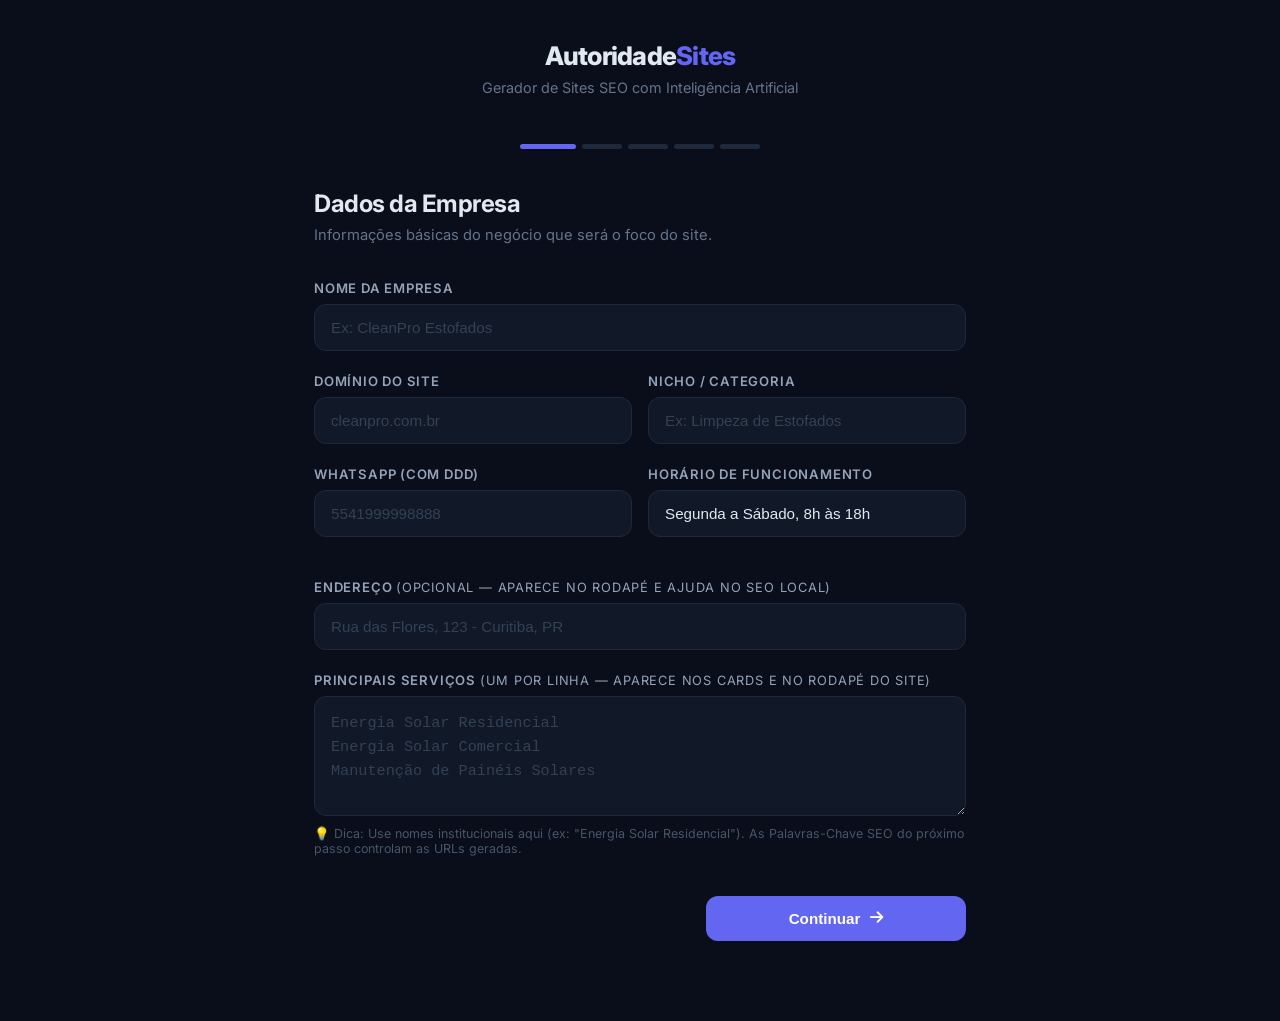
==== frontend/index.html @ 21a59d36 "feat: decouple visual label from SEO keyword in footer and home services - Add _resolve_display_name" ====
<!DOCTYPE html>
<html lang="pt-BR">

<head>
    <meta charset="UTF-8">
    <meta name="viewport" content="width=device-width, initial-scale=1.0">
    <title>Autoridade Sites — Gerador SEO com IA</title>
    <link rel="preconnect" href="https://fonts.googleapis.com">
    <link href="https://fonts.googleapis.com/css2?family=Inter:wght@300;400;500;600;700;800&display=swap"
        rel="stylesheet">
    <link rel="stylesheet" href="https://cdnjs.cloudflare.com/ajax/libs/font-awesome/6.5.0/css/all.min.css">
    <style>
        /* ===== RESET + BASE ===== */
        *,
        *::before,
        *::after {
            margin: 0;
            padding: 0;
            box-sizing: border-box;
        }

        body {
            font-family: 'Inter', -apple-system, sans-serif;
            background: #0a0e1a;
            color: #e2e8f0;
            min-height: 100vh;
            -webkit-font-smoothing: antialiased;
        }

        /* ===== LAYOUT ===== */
        .app {
            max-width: 700px;
            margin: 0 auto;
            padding: 40px 24px 80px;
        }

        .app-header {
            text-align: center;
            margin-bottom: 48px;
        }

        .app-logo {
            font-size: 1.6rem;
            font-weight: 800;
            letter-spacing: -0.03em;
            margin-bottom: 8px;
        }

        .app-logo span {
            color: #6366f1;
        }

        .app-tagline {
            font-size: 0.9rem;
            color: #64748b;
        }

        /* ===== STEPPER ===== */
        .stepper {
            display: flex;
            justify-content: center;
            gap: 6px;
            margin-bottom: 40px;
        }

        .step-dot {
            width: 40px;
            height: 5px;
            border-radius: 10px;
            background: #1e293b;
            transition: all 0.4s ease;
        }

        .step-dot.active {
            background: #6366f1;
            width: 56px;
        }

        .step-dot.done {
            background: #22c55e;
        }

        /* ===== FORM PANELS ===== */
        .panel {
            display: none;
            animation: fadeIn 0.4s ease;
        }

        .panel.active {
            display: block;
        }

        @keyframes fadeIn {
            from {
                opacity: 0;
                transform: translateY(16px);
            }

            to {
                opacity: 1;
                transform: translateY(0);
            }
        }

        .panel-title {
            font-size: 1.5rem;
            font-weight: 700;
            margin-bottom: 6px;
            letter-spacing: -0.02em;
        }

        .panel-desc {
            font-size: 0.92rem;
            color: #64748b;
            margin-bottom: 32px;
            line-height: 1.6;
        }

        /* ===== FORM ELEMENTS ===== */
        .field {
            margin-bottom: 22px;
        }

        .field label {
            display: block;
            font-size: 0.82rem;
            font-weight: 600;
            color: #94a3b8;
            text-transform: uppercase;
            letter-spacing: 0.06em;
            margin-bottom: 8px;
        }

        .field input,
        .field textarea,
        .field select {
            width: 100%;
            padding: 14px 16px;
            background: #111827;
            border: 1px solid #1e293b;
            border-radius: 12px;
            color: #e2e8f0;
            font-size: 0.95rem;
            transition: all 0.3s ease;
            outline: none;
        }

        .field input:focus,
        .field textarea:focus,
        .field select:focus {
            border-color: #6366f1;
            box-shadow: 0 0 0 3px rgba(99, 102, 241, 0.15);
        }

        .field input::placeholder,
        .field textarea::placeholder {
            color: #334155;
        }

        .field textarea {
            min-height: 120px;
            resize: vertical;
            line-height: 1.6;
        }

        .field-hint {
            font-size: 0.78rem;
            color: #475569;
            margin-top: 6px;
        }

        .field-row {
            display: grid;
            grid-template-columns: 1fr 1fr;
            gap: 16px;
        }

        /* Color picker */
        .color-picker-wrap {
            display: flex;
            align-items: center;
            gap: 12px;
        }

        .color-picker-wrap input[type="color"] {
            width: 52px;
            height: 52px;
            padding: 4px;
            border-radius: 12px;
            cursor: pointer;
        }

        .color-preview {
            flex: 1;
            padding: 14px 16px;
            background: #111827;
            border: 1px solid #1e293b;
            border-radius: 12px;
            font-family: 'JetBrains Mono', monospace;
            font-size: 0.95rem;
            color: #e2e8f0;
        }

        /* CSV Upload */
        .upload-zone {
            border: 2px dashed #1e293b;
            border-radius: 16px;
            padding: 36px;
            text-align: center;
            cursor: pointer;
            transition: all 0.3s ease;
            position: relative;
        }

        .upload-zone:hover,
        .upload-zone.dragover {
            border-color: #6366f1;
            background: rgba(99, 102, 241, 0.05);
        }

        .upload-zone i {
            font-size: 2rem;
            color: #334155;
            margin-bottom: 12px;
        }

        .upload-zone p {
            font-size: 0.9rem;
            color: #64748b;
        }

        .upload-zone .upload-btn {
            color: #6366f1;
            font-weight: 600;
            text-decoration: underline;
        }

        .upload-zone input[type="file"] {
            position: absolute;
            inset: 0;
            opacity: 0;
            cursor: pointer;
        }

        .upload-result {
            margin-top: 16px;
            padding: 14px 18px;
            background: rgba(34, 197, 94, 0.1);
            border: 1px solid rgba(34, 197, 94, 0.2);
            border-radius: 12px;
            font-size: 0.88rem;
            color: #4ade80;
            display: none;
        }

        .upload-result.show {
            display: flex;
            align-items: center;
            gap: 10px;
        }

        /* Tags display */
        .tags-preview {
            display: flex;
            flex-wrap: wrap;
            gap: 8px;
            margin-top: 12px;
        }

        .tag {
            padding: 6px 14px;
            background: rgba(99, 102, 241, 0.1);
            border: 1px solid rgba(99, 102, 241, 0.2);
            border-radius: 20px;
            font-size: 0.78rem;
            color: #a5b4fc;
        }

        /* ===== BUTTONS ===== */
        .btn-row {
            display: flex;
            justify-content: space-between;
            gap: 16px;
            margin-top: 40px;
        }

        .btn {
            display: inline-flex;
            align-items: center;
            justify-content: center;
            gap: 10px;
            padding: 14px 32px;
            font-size: 0.95rem;
            font-weight: 600;
            border-radius: 12px;
            border: none;
            cursor: pointer;
            transition: all 0.3s ease;
        }

        .btn-back {
            background: #1e293b;
            color: #94a3b8;
        }

        .btn-back:hover {
            background: #334155;
        }

        .btn-next {
            background: #6366f1;
            color: white;
            flex: 1;
            max-width: 260px;
        }

        .btn-next:hover {
            background: #4f46e5;
            transform: translateY(-1px);
            box-shadow: 0 4px 15px rgba(99, 102, 241, 0.3);
        }

        .btn-generate {
            background: linear-gradient(135deg, #6366f1, #8b5cf6);
            color: white;
            width: 100%;
            padding: 18px;
            font-size: 1.05rem;
        }

        .btn-generate:hover {
            transform: translateY(-2px);
            box-shadow: 0 8px 25px rgba(99, 102, 241, 0.4);
        }

        .btn:disabled {
            opacity: 0.5;
            cursor: not-allowed;
            transform: none !important;
        }

        /* ===== REVIEW PANEL ===== */
        .review-card {
            background: #111827;
            border: 1px solid #1e293b;
            border-radius: 16px;
            padding: 24px;
            margin-bottom: 16px;
        }

        .review-card h4 {
            font-size: 0.78rem;
            text-transform: uppercase;
            letter-spacing: 0.08em;
            color: #64748b;
            margin-bottom: 12px;
        }

        .review-item {
            display: flex;
            justify-content: space-between;
            padding: 8px 0;
            border-bottom: 1px solid #1a2236;
            font-size: 0.9rem;
        }

        .review-item:last-child {
            border-bottom: none;
        }

        .review-item span:first-child {
            color: #94a3b8;
        }

        .review-item span:last-child {
            color: #e2e8f0;
            font-weight: 500;
        }

        .review-estimate {
            text-align: center;
            padding: 20px;
            background: rgba(99, 102, 241, 0.08);
            border: 1px solid rgba(99, 102, 241, 0.2);
            border-radius: 16px;
            margin: 24px 0;
        }

        .review-estimate .big-number {
            font-size: 2.5rem;
            font-weight: 800;
            color: #6366f1;
            line-height: 1;
        }

        .review-estimate .big-label {
            font-size: 0.85rem;
            color: #64748b;
            margin-top: 6px;
        }

        .review-cost {
            font-size: 0.88rem;
            color: #4ade80;
            margin-top: 8px;
        }

        /* ===== PROGRESS PANEL ===== */
        .progress-container {
            text-align: center;
        }

        .progress-ring-wrap {
            position: relative;
            width: 200px;
            height: 200px;
            margin: 0 auto 32px;
        }

        .progress-ring {
            transform: rotate(-90deg);
        }

        .progress-ring circle {
            fill: none;
            stroke-width: 8;
        }

        .progress-bg {
            stroke: #1e293b;
        }

        .progress-bar {
            stroke: #6366f1;
            stroke-linecap: round;
            transition: stroke-dashoffset 0.5s ease;
        }

        .progress-text {
            position: absolute;
            top: 50%;
            left: 50%;
            transform: translate(-50%, -50%);
            text-align: center;
        }

        .progress-percent {
            font-size: 2.8rem;
            font-weight: 800;
            color: #e2e8f0;
            line-height: 1;
        }

        .progress-label {
            font-size: 0.82rem;
            color: #64748b;
            margin-top: 4px;
        }

        .progress-status {
            font-size: 0.95rem;
            color: #94a3b8;
            margin-bottom: 24px;
            min-height: 24px;
        }

        .progress-steps {
            text-align: left;
            max-width: 400px;
            margin: 0 auto;
        }

        .p-step {
            display: flex;
            align-items: center;
            gap: 12px;
            padding: 10px 0;
            font-size: 0.88rem;
            color: #475569;
            transition: all 0.3s ease;
        }

        .p-step.active {
            color: #e2e8f0;
        }

        .p-step.done {
            color: #4ade80;
        }

        .p-step i {
            width: 20px;
            text-align: center;
        }

        /* ===== COMPLETE PANEL ===== */
        .complete-icon {
            font-size: 4rem;
            color: #22c55e;
            margin-bottom: 20px;
        }

        .complete-title {
            font-size: 1.75rem;
            font-weight: 800;
            margin-bottom: 8px;
        }

        .complete-desc {
            color: #64748b;
            margin-bottom: 32px;
        }

        .stats-grid {
            display: grid;
            grid-template-columns: repeat(auto-fit, minmax(130px, 1fr));
            gap: 16px;
            margin-bottom: 32px;
        }

        .stat-box {
            background: #111827;
            border: 1px solid #1e293b;
            border-radius: 12px;
            padding: 20px;
            text-align: center;
        }

        .stat-box .val {
            font-size: 1.5rem;
            font-weight: 800;
            color: #6366f1;
        }

        .stat-box .lbl {
            font-size: 0.75rem;
            color: #64748b;
            margin-top: 4px;
            text-transform: uppercase;
            letter-spacing: 0.05em;
        }

        .btn-download {
            display: inline-flex;
            align-items: center;
            gap: 10px;
            padding: 16px 40px;
            background: linear-gradient(135deg, #22c55e, #16a34a);
            color: white;
            font-size: 1.05rem;
            font-weight: 700;
            border-radius: 14px;
            border: none;
            cursor: pointer;
            text-decoration: none;
            transition: all 0.3s ease;
        }

        .btn-download:hover {
            transform: translateY(-2px);
            box-shadow: 0 8px 25px rgba(34, 197, 94, 0.3);
        }

        .btn-new {
            display: inline-flex;
            align-items: center;
            gap: 8px;
            margin-top: 20px;
            padding: 12px 24px;
            background: #1e293b;
            color: #94a3b8;
            border: none;
            border-radius: 10px;
            cursor: pointer;
            font-size: 0.88rem;
            transition: all 0.3s ease;
        }

        .btn-new:hover {
            background: #334155;
        }

        /* ===== RESPONSIVE ===== */
        @media (max-width: 640px) {
            .app {
                padding: 24px 16px 60px;
            }

            .field-row {
                grid-template-columns: 1fr;
            }

            .stats-grid {
                grid-template-columns: 1fr;
            }

            .btn-row {
                flex-direction: column-reverse;
            }

            .btn-next {
                max-width: 100%;
            }
        }
    </style>
</head>

<body>
    <div class="app">
        <!-- Header -->
        <div class="app-header">
            <div class="app-logo">Autoridade<span>Sites</span></div>
            <div class="app-tagline">Gerador de Sites SEO com Inteligência Artificial</div>
        </div>

        <!-- Stepper -->
        <div class="stepper" id="stepper">
            <div class="step-dot active" data-step="0"></div>
            <div class="step-dot" data-step="1"></div>
            <div class="step-dot" data-step="2"></div>
            <div class="step-dot" data-step="3"></div>
            <div class="step-dot" data-step="4"></div>
        </div>

        <!-- ===== STEP 0: Empresa ===== -->
        <div class="panel active" data-panel="0">
            <h2 class="panel-title">Dados da Empresa</h2>
            <p class="panel-desc">Informações básicas do negócio que será o foco do site.</p>

            <div class="field">
                <label>Nome da Empresa</label>
                <input type="text" id="empresa_nome" placeholder="Ex: CleanPro Estofados">
            </div>
            <div class="field-row">
                <div class="field">
                    <label>Domínio do Site</label>
                    <input type="text" id="dominio" placeholder="cleanpro.com.br">
                </div>
                <div class="field">
                    <label>Nicho / Categoria</label>
                    <input type="text" id="categoria" placeholder="Ex: Limpeza de Estofados">
                </div>
            </div>
            <div class="field-row">
                <div class="field">
                    <label>WhatsApp (com DDD)</label>
                    <input type="text" id="telefone" placeholder="5541999998888">
                </div>
                <div class="field">
                    <label>Horário de Funcionamento</label>
                    <input type="text" id="horario" placeholder="Seg a Sex, 8h às 18h"
                        value="Segunda a Sábado, 8h às 18h">
                </div>
            </div>

            <div class="field" style="margin-top: 20px;">
                <label>Endereço <span style="font-size:0.8rem; font-weight:normal;">(opcional — aparece no rodapé e
                        ajuda no SEO local)</span></label>
                <input type="text" id="endereco" placeholder="Rua das Flores, 123 - Curitiba, PR">
            </div>

            <div class="field" style="margin-top: 20px;">
                <label>Principais Serviços <span style="font-size:0.8rem; font-weight:normal;">(Um por linha — aparece nos cards e no rodapé do site)</span></label>
                <textarea id="servicos"
                    placeholder="Energia Solar Residencial&#10;Energia Solar Comercial&#10;Manutenção de Painéis Solares"></textarea>
                <p class="field-hint">💡 Dica: Use nomes institucionais aqui (ex: "Energia Solar Residencial"). As Palavras-Chave SEO do próximo passo controlam as URLs geradas.</p>
            </div>

            <div class="btn-row">
                <div></div>
                <button class="btn btn-next" onclick="nextStep()">Continuar <i class="fas fa-arrow-right"></i></button>
            </div>
        </div>

        <!-- ===== STEP 1: Palavras-chave ===== -->
        <div class="panel" data-panel="1">
            <h2 class="panel-title">Palavras-chave</h2>
            <p class="panel-desc">Importe do Google Keyword Planner (CSV) ou adicione manualmente. Cada keyword vira uma
                página do site.</p>

            <div class="upload-zone" id="uploadZone">
                <i class="fas fa-cloud-upload-alt"></i>
                <p>Arraste o CSV aqui ou <span class="upload-btn">clique para selecionar</span></p>
                <p style="font-size:0.75rem; color:#334155; margin-top:8px;">Google Keyword Planner, Ubersuggest ou CSV
                    simples</p>
                <input type="file" id="csvFile" accept=".csv,.txt">
            </div>
            <div class="upload-result" id="uploadResult">
                <i class="fas fa-check-circle"></i>
                <span id="uploadCount"></span>
            </div>

            <div class="field" style="margin-top:24px;">
                <label>Ou adicione manualmente (uma por linha)</label>
                <textarea id="keywords_manual"
                    placeholder="Limpeza de Sofá&#10;Higienização de Estofados&#10;Lavagem de Colchão&#10;Impermeabilização de Sofá"></textarea>
                <p class="field-hint">Dica: Use as keywords mais buscadas do Google Keyword Planner</p>
            </div>

            <div id="keywordsPreview" class="tags-preview"></div>

            <div class="btn-row">
                <button class="btn btn-back" onclick="prevStep()"><i class="fas fa-arrow-left"></i> Voltar</button>
                <button class="btn btn-next" onclick="nextStep()">Continuar <i class="fas fa-arrow-right"></i></button>
            </div>
        </div>

        <!-- ===== STEP 2: Locais ===== -->
        <div class="panel" data-panel="2">
            <h2 class="panel-title">Locais e Regiões</h2>
            <p class="panel-desc">Cidades e bairros que o site vai atingir. Cada local × keyword = 1 página SEO.</p>

            <div class="field">
                <label>Cidades / Bairros (um por linha)</label>
                <textarea id="locais"
                    placeholder="Curitiba&#10;São José dos Pinhais&#10;Colombo&#10;Araucária&#10;Pinhais"
                    style="min-height:180px;"></textarea>
            </div>

            <div id="pagesEstimate"
                style="padding:14px 18px; background:rgba(99,102,241,0.08); border:1px solid rgba(99,102,241,0.2); border-radius:12px; font-size:0.9rem; color:#a5b4fc; display:none;">
                <i class="fas fa-calculator"></i> <span id="pagesCount"></span>
            </div>

            <div class="btn-row">
                <button class="btn btn-back" onclick="prevStep()"><i class="fas fa-arrow-left"></i> Voltar</button>
                <button class="btn btn-next" onclick="nextStep()">Continuar <i class="fas fa-arrow-right"></i></button>
            </div>
        </div>

        <!-- ===== STEP 3: Visual ===== -->
        <div class="panel" data-panel="3">
            <h2 class="panel-title">Identidade Visual</h2>
            <p class="panel-desc">Cores e aparência do site gerado.</p>

            <div class="field">
                <label>Cor Principal da Marca</label>
                <div class="color-picker-wrap">
                    <input type="color" id="cor_marca" value="#6366f1">
                    <input type="text" class="color-preview" id="cor_marca_hex" value="#6366f1" readonly>
                </div>
            </div>

            <div class="field">
                <label>Embed do Google Maps (opcional)</label>
                <textarea id="google_maps" placeholder="Cole o link de embed do Google Maps..."
                    style="min-height:80px;"></textarea>
                <p class="field-hint">Google Maps → Compartilhar → Incorporar mapa → Copie o URL do src</p>
            </div>

            <div class="field" style="margin-top:20px;">
                <label>Tema Visual</label>
                <select id="theme_mode">
                    <option value="auto">🪄 Automático (IA Decide pelo nicho)</option>
                    <option value="dark">🌙 Dark Mode</option>
                    <option value="light">☀️ Light Mode</option>
                </select>
                <p class="field-hint">Defina a base visual do site gerado. Automático escolhe predefinindo dark/light baseado na categoria.</p>
            </div>

            <div style="margin-top:32px; padding-top:24px; border-top:1px solid #1e293b;">
                <h3 style="font-size:1.1rem; font-weight:600; margin-bottom:6px;">Captura de Leads</h3>
                <p style="font-size:0.85rem; color:#64748b; margin-bottom:20px;">Opcional — conecte ao Cloudflare Worker para rastrear leads do WhatsApp.</p>

                <div class="field">
                    <label>URL do Cloudflare Worker</label>
                    <input type="text" id="worker_url" placeholder="https://leads.meusite.workers.dev">
                    <p class="field-hint">Endpoint do Worker que recebe os dados do formulário</p>
                </div>
                <div class="field">
                    <label>Token do Cliente</label>
                    <input type="text" id="client_token" placeholder="token-unico-do-cliente">
                    <p class="field-hint">Identificador único para filtrar leads no Dashboard</p>
                </div>
            </div>

            <div class="btn-row">
                <button class="btn btn-back" onclick="prevStep()"><i class="fas fa-arrow-left"></i> Voltar</button>
                <button class="btn btn-next" onclick="nextStep()">Revisar <i class="fas fa-check"></i></button>
            </div>
        </div>

        <!-- ===== STEP 4: Review ===== -->
        <div class="panel" data-panel="4">
            <h2 class="panel-title">Revisar e Gerar</h2>
            <p class="panel-desc">Confira os dados antes de iniciar a geração.</p>

            <div class="review-card">
                <h4>Empresa</h4>
                <div class="review-item"><span>Nome</span><span id="r_nome">-</span></div>
                <div class="review-item"><span>Nicho</span><span id="r_categoria">-</span></div>
                <div class="review-item"><span>Domínio</span><span id="r_dominio">-</span></div>
                <div class="review-item"><span>WhatsApp</span><span id="r_telefone">-</span></div>
            </div>

            <div class="review-card">
                <h4>SEO</h4>
                <div class="review-item"><span>Palavras-chave</span><span id="r_keywords">-</span></div>
                <div class="review-item"><span>Locais</span><span id="r_locais">-</span></div>
            </div>

            <div class="review-estimate">
                <div class="big-number" id="r_total_pages">0</div>
                <div class="big-label">Páginas serão geradas</div>
                <div class="review-cost" id="r_cost">Custo estimado: ~$0.00</div>
            </div>

            <!-- Card de projeção de geração (preenchido via WebSocket 'projection') -->
            <div id="gen-projection" style="
                display: none;
                background: rgba(99,102,241,0.1);
                border: 1px solid rgba(99,102,241,0.3);
                border-radius: 12px;
                padding: 16px 20px;
                margin-top: 16px;
                margin-bottom: 24px;
                font-size: 0.88rem;
            ">
                <div style="font-weight:600; margin-bottom:8px; color:#a5b4fc;">📊 Estimativa de Geração (Cloud)</div>
                <div style="display:flex; gap:24px; flex-wrap:wrap;">
                    <span>⏱ <strong id="proj-time">--</strong></span>
                    <span>💰 <strong id="proj-cost">--</strong></span>
                    <span style="opacity:0.6;">~3.550 tokens/pág · Gemini 2.5 Flash</span>
                </div>
            </div>

            <button class="btn btn-generate" onclick="startGeneration()" id="btnGenerate">
                <i class="fas fa-rocket"></i> Gerar Site Agora
            </button>

            <div class="btn-row" style="margin-top:16px;">
                <button class="btn btn-back" onclick="prevStep()"><i class="fas fa-arrow-left"></i> Voltar e
                    editar</button>
                <div></div>
            </div>
        </div>

        <!-- ===== PROGRESS PANEL ===== -->
        <div class="panel" data-panel="progress">
            <div class="progress-container">
                <div class="progress-ring-wrap">
                    <svg class="progress-ring" width="200" height="200">
                        <circle class="progress-bg" cx="100" cy="100" r="88" />
                        <circle class="progress-bar" id="progressCircle" cx="100" cy="100" r="88" stroke-dasharray="553"
                            stroke-dashoffset="553" />
                    </svg>
                    <div class="progress-text">
                        <div class="progress-percent" id="progressPercent">0%</div>
                        <div class="progress-label">
                            <span id="progressPages">Preparando...</span>
                            <span id="live-cost-display" style="font-size: 0.8em; opacity: 0.55; margin-left: 8px;"></span>
                        </div>
                    </div>
                </div>

                <div class="progress-status" id="progressStatus">Conectando ao servidor...</div>

                <div class="progress-steps" id="progressSteps">
                    <div class="p-step" data-pstep="1"><i class="fas fa-circle-dot"></i> Validar configuração</div>
                    <div class="p-step" data-pstep="2"><i class="fas fa-circle-dot"></i> Gerar combinações</div>
                    <div class="p-step" data-pstep="3"><i class="fas fa-circle-dot"></i> Criar sitemap</div>
                    <div class="p-step" data-pstep="4"><i class="fas fa-circle-dot"></i> Geração paralela (imagem + home + tópicos)</div>
                    <div class="p-step" data-pstep="5"><i class="fas fa-circle-dot"></i> Montar home page premium</div>
                    <div class="p-step" data-pstep="6"><i class="fas fa-circle-dot"></i> Gerar páginas SEO</div>
                    <div class="p-step" data-pstep="7"><i class="fas fa-circle-dot"></i> Validar qualidade</div>
                    <div class="p-step" data-pstep="8"><i class="fas fa-circle-dot"></i> Empacotar site</div>
                </div>
            </div>
        </div>

        <!-- ===== COMPLETE PANEL ===== -->
        <div class="panel" data-panel="complete">
            <div style="text-align:center;">
                <div class="complete-icon"><i class="fas fa-circle-check"></i></div>
                <h2 class="complete-title">Site Gerado com Sucesso!</h2>
                <p class="complete-desc">Seu site SEO está pronto para deploy.</p>

                <div class="stats-grid" id="finalStats"></div>

                <!-- Breakdown por provider -->
                <div id="provider-breakdown" style="display:none; text-align:left; margin-bottom:24px; padding-top:16px; border-top:1px solid rgba(255,255,255,0.1);">
                    <div style="font-size:0.85rem; opacity:0.6; margin-bottom:8px; text-transform:uppercase; letter-spacing:0.05em;">Distribuição de Consumo</div>
                    <div id="pb-gemini" style="font-size:0.95rem; margin-bottom:6px;">
                        🤖 Gemini: <strong id="pb-g-pages">--</strong> pgs · <span style="color:#4ade80;">R$ <span id="pb-g-cost">--</span></span>
                    </div>
                    <div id="pb-openai" style="display:none; font-size:0.95rem;">
                        🔵 OpenAI: <strong id="pb-o-pages">--</strong> pgs · <span style="color:#4ade80;">R$ <span id="pb-o-cost">--</span></span>
                    </div>
                </div>

                <a href="#" class="btn-download" id="downloadBtn">
                    <i class="fas fa-download"></i> Baixar Site (.zip)
                </a>

                <br>
                <button class="btn-new" onclick="location.reload()">
                    <i class="fas fa-plus"></i> Gerar outro site
                </button>
            </div>
        </div>
    </div>

    <script>
        // ===== STATE =====
        let currentStep = 0;
        const totalSteps = 5;
        let csvKeywords = [];
        let csvFilePath = '';

        // ===== NAVIGATION =====
        function showPanel(index) {
            document.querySelectorAll('.panel').forEach(p => p.classList.remove('active'));
            const panel = document.querySelector(`[data-panel="${index}"]`);
            if (panel) panel.classList.add('active');

            // Update stepper
            document.querySelectorAll('.step-dot').forEach((dot, i) => {
                dot.classList.remove('active', 'done');
                if (i < index) dot.classList.add('done');
                if (i === index) dot.classList.add('active');
            });
        }

        function nextStep() {
            if (currentStep === 0 && !validateStep0()) return;
            if (currentStep === 1) {
                updateKeywordsPreview();
                if (!validateStep1()) return;
            }
            if (currentStep === 2) {
                updatePagesEstimate();
                if (!validateStep2()) return;
            }
            if (currentStep === 3) updateReview();

            currentStep = Math.min(currentStep + 1, totalSteps - 1);
            showPanel(currentStep);
        }

        function prevStep() {
            currentStep = Math.max(currentStep - 1, 0);
            showPanel(currentStep);
        }

        // ===== VALIDATION =====
        function validateStep0() {
            const nome = document.getElementById('empresa_nome').value.trim();
            const dominio = document.getElementById('dominio').value.trim();
            const categoria = document.getElementById('categoria').value.trim();
            const telefone = document.getElementById('telefone').value.trim();
            if (!nome) { alert('Preencha o nome da empresa'); return false; }
            if (!dominio) { alert('Preencha o domínio do site'); return false; }
            if (!categoria) { alert('Preencha o nicho/categoria'); return false; }
            if (!telefone) { alert('Preencha o WhatsApp'); return false; }
            return true;
        }

        function validateStep1() {
            const keywords = getAllKeywords();
            if (keywords.length === 0) {
                alert('Adicione pelo menos uma palavra-chave (CSV ou manual)');
                return false;
            }
            return true;
        }

        function validateStep2() {
            const locais = document.getElementById('locais').value
                .split('\n').map(l => l.trim()).filter(l => l);
            if (locais.length === 0) {
                alert('Adicione pelo menos uma cidade ou bairro');
                return false;
            }
            return true;
        }

        // ===== CSV UPLOAD =====
        const csvFileInput = document.getElementById('csvFile');
        const uploadZone = document.getElementById('uploadZone');

        csvFileInput.addEventListener('change', async (e) => {
            const file = e.target.files[0];
            if (!file) return;

            const formData = new FormData();
            formData.append('file', file);

            try {
                const resp = await fetch('/api/upload-csv', { method: 'POST', body: formData });
                const data = await resp.json();

                if (data.success) {
                    csvKeywords = data.keywords;
                    csvFilePath = data.filepath;
                    document.getElementById('uploadResult').classList.add('show');
                    document.getElementById('uploadCount').textContent =
                        `${data.count} palavras-chave importadas de ${file.name}`;
                    updateKeywordsPreview();
                }
            } catch (err) {
                alert('Erro ao processar CSV: ' + err.message);
            }
        });

        uploadZone.addEventListener('dragover', (e) => {
            e.preventDefault();
            uploadZone.classList.add('dragover');
        });
        uploadZone.addEventListener('dragleave', () => uploadZone.classList.remove('dragover'));
        uploadZone.addEventListener('drop', (e) => {
            e.preventDefault();
            uploadZone.classList.remove('dragover');
            csvFileInput.files = e.dataTransfer.files;
            csvFileInput.dispatchEvent(new Event('change'));
        });

        // ===== KEYWORDS PREVIEW =====
        function getAllKeywords() {
            const manual = document.getElementById('keywords_manual').value
                .split('\n').map(k => k.trim()).filter(k => k);
            return [...new Set([...csvKeywords, ...manual])];
        }

        function updateKeywordsPreview() {
            const keywords = getAllKeywords();
            const preview = document.getElementById('keywordsPreview');
            preview.innerHTML = keywords.slice(0, 20).map(k =>
                `<span class="tag">${k}</span>`
            ).join('') + (keywords.length > 20 ? `<span class="tag">+${keywords.length - 20} mais</span>` : '');
        }

        // ===== PAGES ESTIMATE =====
        function updatePagesEstimate() {
            const keywords = getAllKeywords();
            const locais = document.getElementById('locais').value
                .split('\n').map(l => l.trim()).filter(l => l);
            const total = keywords.length * locais.length;

            if (total > 0) {
                document.getElementById('pagesEstimate').style.display = 'block';
                document.getElementById('pagesCount').textContent =
                    `${keywords.length} keywords × ${locais.length} locais = ${total} páginas`;
            }
        }

        document.getElementById('locais').addEventListener('input', updatePagesEstimate);
        document.getElementById('keywords_manual').addEventListener('input', () => {
            updateKeywordsPreview();
            updatePagesEstimate();
        });

        // ===== COLOR PICKER =====
        document.getElementById('cor_marca').addEventListener('input', (e) => {
            document.getElementById('cor_marca_hex').value = e.target.value;
        });

        // ===== REVIEW =====
        function updateReview() {
            const keywords = getAllKeywords();
            const locais = document.getElementById('locais').value
                .split('\n').map(l => l.trim()).filter(l => l);
            const total = keywords.length * locais.length;

            document.getElementById('r_nome').textContent = document.getElementById('empresa_nome').value;
            document.getElementById('r_categoria').textContent = document.getElementById('categoria').value;
            document.getElementById('r_dominio').textContent = document.getElementById('dominio').value || '(não definido)';
            document.getElementById('r_telefone').textContent = document.getElementById('telefone').value;
            document.getElementById('r_keywords').textContent = `${keywords.length} keywords`;
            document.getElementById('r_locais').textContent = `${locais.length} cidades/bairros`;
            document.getElementById('r_total_pages').textContent = total;

            // Estimativa de custo
            const inputTokens = 2000 * total;
            const outputTokens = 3000 * total;
            const cost = ((inputTokens / 1e6) * 0.28 + (outputTokens / 1e6) * 0.42).toFixed(2);
            const costBrl = (parseFloat(cost) * 5.8).toFixed(2);
            document.getElementById('r_cost').textContent = `Custo estimado: ~$${cost} USD (~R$${costBrl})`;

            // Leads
            const workerUrl = document.getElementById('worker_url').value.trim();
            if (workerUrl) {
                document.getElementById('r_cost').insertAdjacentHTML('afterend',
                    '<div style="font-size:0.85rem; color:#a5b4fc; margin-top:8px;">🔗 Captura de leads ativada</div>'
                );
            }
        }

        // ===== GENERATION =====
        async function startGeneration() {
            const btn = document.getElementById('btnGenerate');
            btn.disabled = true;

            // Coletar dados
            const data = {
                empresa_nome: document.getElementById('empresa_nome').value.trim(),
                dominio: document.getElementById('dominio').value.trim() || 'meu-site.com.br',
                categoria: document.getElementById('categoria').value.trim(),
                telefone: document.getElementById('telefone').value.trim(),
                horario: document.getElementById('horario').value.trim(),
                endereco: document.getElementById('endereco').value.trim(),
                servicos: document.getElementById('servicos').value.trim(),
                cor_marca: document.getElementById('cor_marca').value,
                google_maps: document.getElementById('google_maps').value.trim(),
                theme_mode: document.getElementById('theme_mode').value,
                keywords_csv_path: csvFilePath,
                keywords_manual: document.getElementById('keywords_manual').value,
                locations: document.getElementById('locais').value,
                model: 'deepseek/deepseek-v3.2',
                max_workers: 30,
                worker_url: document.getElementById('worker_url').value.trim(),
                client_token: document.getElementById('client_token').value.trim()
            };

            // Mostrar painel de progresso
            document.querySelector('.stepper').style.display = 'none';
            showPanel('progress');

            // Conectar WebSocket
            const wsProtocol = location.protocol === 'https:' ? 'wss:' : 'ws:';
            const ws = new WebSocket(`${wsProtocol}//${location.host}/ws/generate`);

            ws.onopen = () => {
                ws.send(JSON.stringify(data));
            };

            ws.onmessage = (event) => {
                const msg = JSON.parse(event.data);
                handleWSMessage(msg);
            };

            ws.onerror = () => {
                document.getElementById('progressStatus').textContent = '❌ Erro de conexão com o servidor';
            };

            ws.onclose = (event) => {
                if (!event.wasClean) {
                    document.getElementById('progressStatus').innerHTML =
                        '❌ Conexão perdida com o servidor. ' +
                        '<button class="btn btn-back" onclick="location.reload()" style="margin-top:12px;">' +
                        '<i class="fas fa-redo"></i> Tentar novamente</button>';
                }
            };
        }

        function updateProgressCircle(pct, labelText) {
            const circumference = 2 * Math.PI * 88;
            const offset = circumference - (pct / 100) * circumference;
            document.getElementById('progressCircle').style.strokeDashoffset = offset;
            document.getElementById('progressPercent').textContent = `${Math.round(pct)}%`;
            if (labelText) {
                document.getElementById('progressPages').textContent = labelText;
            }
        }

        function handleWSMessage(msg) {
            // Mapeamento de progresso inicial para cada passo (0 a 100%)
            // O passo 6 (gerar páginas) vai de 35% a 87% (via case 'progress').
            const stepPercentages = {
                1: 5,
                2: 8,
                3: 12,
                4: 18,   // Geração paralela (imagem + home + tópicos)
                5: 30,   // Montar home page premium
                6: 35,   // Páginas SEO (começa em 35%)
                7: 90,   // Validar qualidade
                8: 95    // Empacotar site
            };

            switch (msg.type) {
                case 'step':
                    // Marcar steps como concluídos
                    document.querySelectorAll('.p-step').forEach(el => {
                        const stepNum = parseInt(el.dataset.pstep);
                        if (stepNum < msg.step) {
                            el.classList.add('done');
                            el.classList.remove('active');
                            el.querySelector('i').className = 'fas fa-check-circle';
                        } else if (stepNum === msg.step) {
                            el.classList.add('active');
                            el.querySelector('i').className = 'fas fa-spinner fa-spin';
                        }
                    });
                    document.getElementById('progressStatus').textContent = msg.message;

                    if (stepPercentages[msg.step]) {
                        // Resgata o nome do passo atual da lista HTML para mostrar abaixo da porcentagem
                        const activeEl = document.querySelector(`.p-step[data-pstep="${msg.step}"]`);
                        const stepName = activeEl ? activeEl.textContent.trim() : "Processando...";
                        updateProgressCircle(stepPercentages[msg.step], stepName);
                    }
                    break;

                case 'projection':
                    document.getElementById('proj-time').textContent = msg.estimated_time_str;
                    document.getElementById('proj-cost').textContent = `R$ ${msg.estimated_cost_brl.toFixed(2)}`;
                    document.getElementById('gen-projection').style.display = 'block';
                    break;

                case 'progress':
                    // O progresso de páginas varia de 0 a 100%. 
                    // Vamos mapear isso para encher a fatia global de 35% até 87%.
                    const pagesProg = msg.percentage;
                    const globalPct = 35 + (pagesProg * 0.52);

                    updateProgressCircle(globalPct, `${msg.current}/${msg.total} páginas`);
                    
                    if (msg.cost_brl !== undefined && msg.cost_brl > 0) {
                        document.getElementById('live-cost-display').textContent = `· R$ ${msg.cost_brl.toFixed(3)}`;
                    }
                    break;

                case 'info':
                    document.getElementById('progressStatus').textContent = msg.message;
                    break;

                case 'complete':
                    updateProgressCircle(100, "Concluído!");
                    showPanel('complete');
                    const s = msg.stats;
                    document.getElementById('finalStats').innerHTML = `
                        <div class="stat-box"><div class="val">${s.pages}</div><div class="lbl">Páginas</div></div>
                        <div class="stat-box"><div class="val">${s.words.toLocaleString()}</div><div class="lbl">Palavras</div></div>
                        <div class="stat-box"><div class="val">$${s.cost_usd}</div><div class="lbl">Custo USD</div></div>
                        <div class="stat-box"><div class="val">R$${s.cost_brl.toFixed(2)}</div><div class="lbl">Custo BRL</div></div>
                        <div class="stat-box"><div class="val">${s.duration}</div><div class="lbl">Tempo Gasto</div></div>
                    `;
                    
                    if (msg.stats && msg.stats.providers) {
                        const p = msg.stats.providers;
                        if (p.gemini) {
                            document.getElementById('pb-g-pages').textContent = p.gemini.pages;
                            document.getElementById('pb-g-cost').textContent  = p.gemini.cost_brl.toFixed(3);
                        }
                        if (p.openai && p.openai.pages > 0) {
                            document.getElementById('pb-o-pages').textContent = p.openai.pages;
                            document.getElementById('pb-o-cost').textContent  = p.openai.cost_brl.toFixed(3);
                            document.getElementById('pb-openai').style.display = 'block';
                        }
                        document.getElementById('provider-breakdown').style.display = 'block';
                    }
                    
                    document.getElementById('downloadBtn').href = msg.download;
                    break;

                case 'error':
                    document.getElementById('progressStatus').innerHTML =
                        `❌ ${msg.message}<br>` +
                        `<button class="btn btn-back" onclick="location.reload()" style="margin-top:12px;">` +
                        `<i class="fas fa-redo"></i> Tentar novamente</button>`;
                    break;
            }
        }
    </script>
</body>

</html>
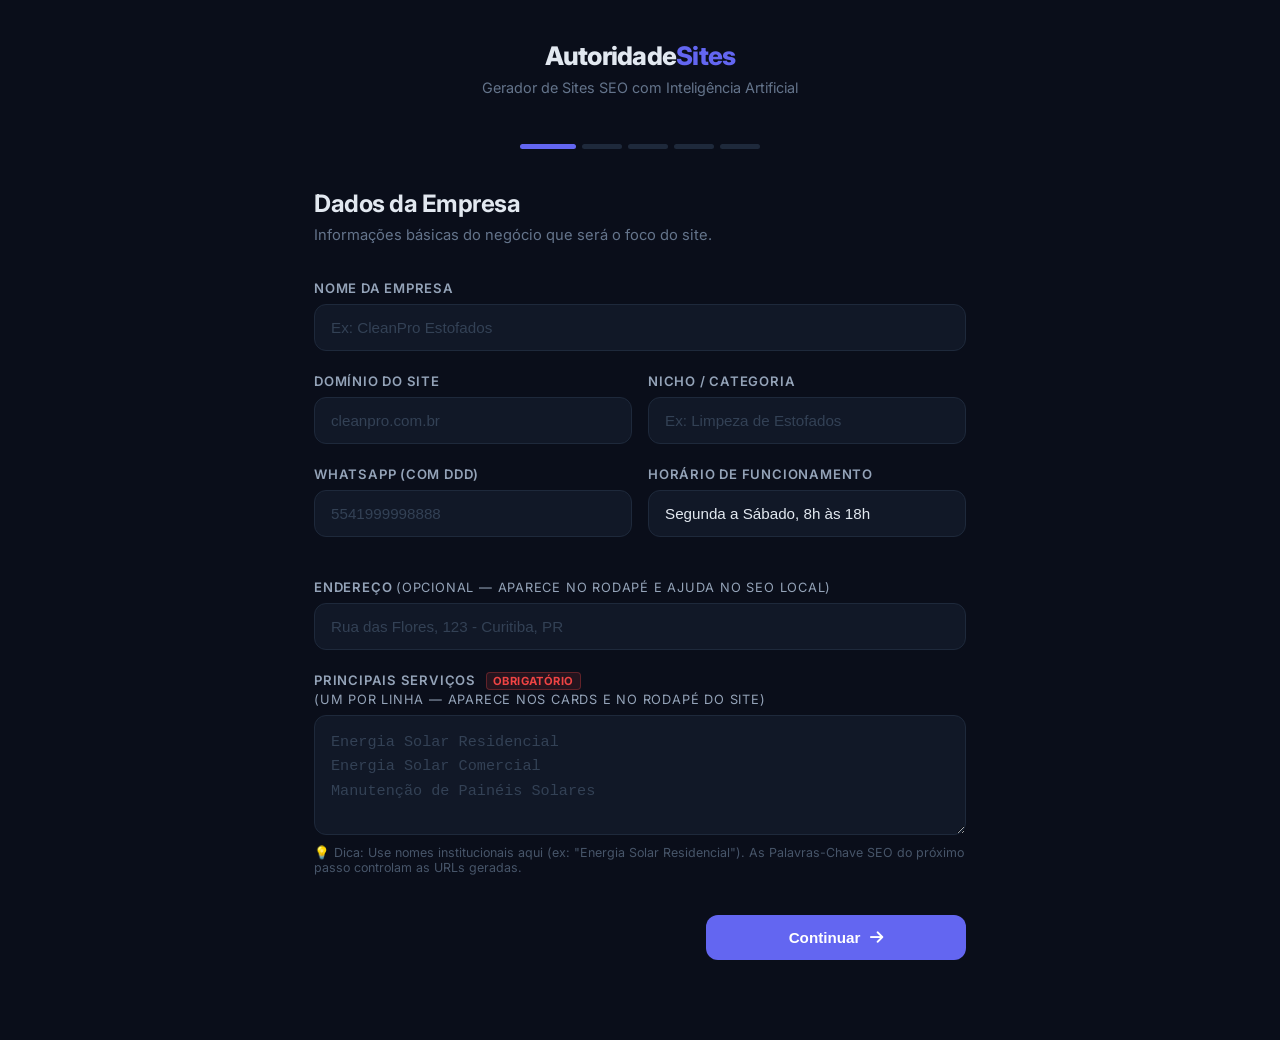
==== commit 1eda862a: "fix(wizard): previne exibicao de palavras-chave da IA adicionando validacao estrita no preenchimento" ====
--- a/frontend/index.html
+++ b/frontend/index.html
@@ -660,9 +660,33 @@
             </div>
 
             <div class="field" style="margin-top: 20px;">
-                <label>Principais Serviços <span style="font-size:0.8rem; font-weight:normal;">(Um por linha — aparece nos cards e no rodapé do site)</span></label>
+                <label>
+                    Principais Serviços
+                    <span style="
+                        display: inline-block;
+                        font-size: 0.7rem;
+                        font-weight: 700;
+                        color: #ef4444;
+                        background: rgba(239,68,68,0.12);
+                        border: 1px solid rgba(239,68,68,0.3);
+                        border-radius: 4px;
+                        padding: 1px 6px;
+                        margin-left: 6px;
+                        text-transform: uppercase;
+                        letter-spacing: 0.04em;
+                        vertical-align: middle;
+                    ">Obrigatório</span>
+                    <span style="font-size:0.8rem; font-weight:normal; display:block; margin-top:2px;">(Um por linha — aparece nos cards e no rodapé do site)</span>
+                </label>
                 <textarea id="servicos"
                     placeholder="Energia Solar Residencial&#10;Energia Solar Comercial&#10;Manutenção de Painéis Solares"></textarea>
+                <p id="servicos-error" style="
+                    display: none;
+                    font-size: 0.82rem;
+                    color: #ef4444;
+                    margin-top: 6px;
+                    font-weight: 500;
+                ">⚠️ Preencha a lista de Principais Serviços (um por linha) antes de continuar.</p>
                 <p class="field-hint">💡 Dica: Use nomes institucionais aqui (ex: "Energia Solar Residencial"). As Palavras-Chave SEO do próximo passo controlam as URLs geradas.</p>
             </div>
 
@@ -907,6 +931,12 @@
         let csvKeywords = [];
         let csvFilePath = '';
 
+        // Reset inline error quando usuário digita em #servicos
+        document.getElementById('servicos').addEventListener('input', function() {
+            const errorEl = document.getElementById('servicos-error');
+            if (errorEl) errorEl.style.display = 'none';
+        });
+
         // ===== NAVIGATION =====
         function showPanel(index) {
             document.querySelectorAll('.panel').forEach(p => p.classList.remove('active'));
@@ -952,6 +982,21 @@
             if (!dominio) { alert('Preencha o domínio do site'); return false; }
             if (!categoria) { alert('Preencha o nicho/categoria'); return false; }
             if (!telefone) { alert('Preencha o WhatsApp'); return false; }
+
+            // Validação do campo Principais Serviços
+            const servicosRaw = document.getElementById('servicos').value;
+            const servicosValidos = servicosRaw
+                .split('\n')
+                .map(s => s.trim())
+                .filter(s => s.length > 0);
+            const errorEl = document.getElementById('servicos-error');
+            if (servicosValidos.length === 0) {
+                errorEl.style.display = 'block';
+                document.getElementById('servicos').focus();
+                document.getElementById('servicos').scrollIntoView({ behavior: 'smooth', block: 'center' });
+                return false;
+            }
+            errorEl.style.display = 'none';
             return true;
         }
 
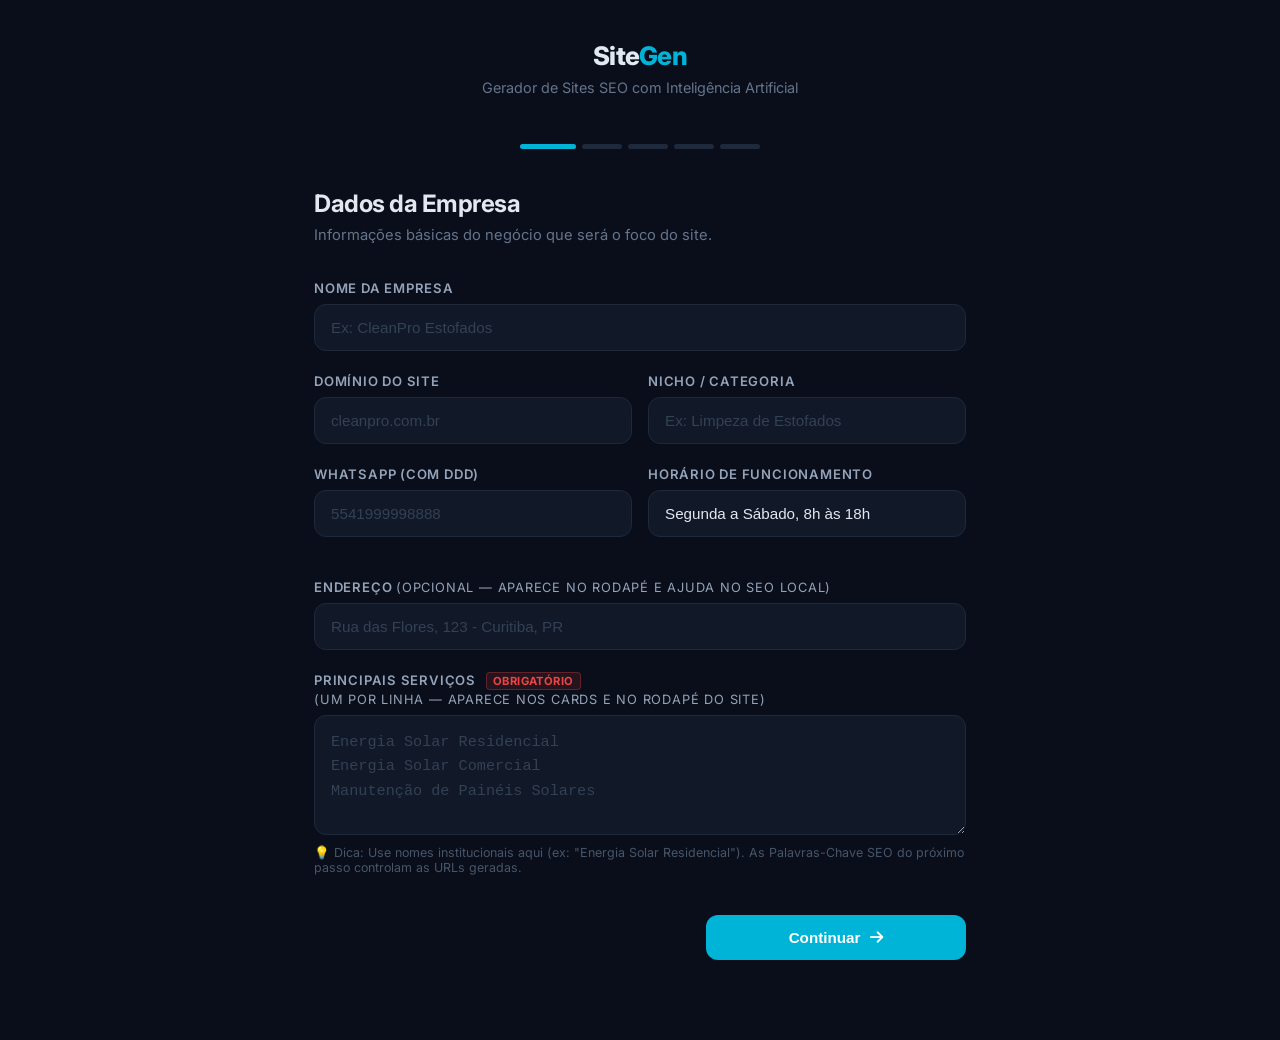
==== commit 07b2677e: "feat(ui): rebranding visual global para SiteGen e nova paleta cyan" ====
--- a/frontend/index.html
+++ b/frontend/index.html
@@ -4,7 +4,7 @@
 <head>
     <meta charset="UTF-8">
     <meta name="viewport" content="width=device-width, initial-scale=1.0">
-    <title>Autoridade Sites — Gerador SEO com IA</title>
+    <title>SiteGen — Gerador SEO com IA</title>
     <link rel="preconnect" href="https://fonts.googleapis.com">
     <link href="https://fonts.googleapis.com/css2?family=Inter:wght@300;400;500;600;700;800&display=swap"
         rel="stylesheet">
@@ -47,7 +47,7 @@
         }
 
         .app-logo span {
-            color: #6366f1;
+            color: #00b4d8;
         }
 
         .app-tagline {
@@ -72,7 +72,7 @@
         }
 
         .step-dot.active {
-            background: #6366f1;
+            background: #00b4d8;
             width: 56px;
         }
 
@@ -148,8 +148,8 @@
         .field input:focus,
         .field textarea:focus,
         .field select:focus {
-            border-color: #6366f1;
-            box-shadow: 0 0 0 3px rgba(99, 102, 241, 0.15);
+            border-color: #00b4d8;
+            box-shadow: 0 0 0 3px rgba(0, 180, 216, 0.15);
         }
 
         .field input::placeholder,
@@ -214,8 +214,8 @@
 
         .upload-zone:hover,
         .upload-zone.dragover {
-            border-color: #6366f1;
-            background: rgba(99, 102, 241, 0.05);
+            border-color: #00b4d8;
+            background: rgba(0, 180, 216, 0.05);
         }
 
         .upload-zone i {
@@ -230,7 +230,7 @@
         }
 
         .upload-zone .upload-btn {
-            color: #6366f1;
+            color: #00b4d8;
             font-weight: 600;
             text-decoration: underline;
         }
@@ -269,11 +269,11 @@
 
         .tag {
             padding: 6px 14px;
-            background: rgba(99, 102, 241, 0.1);
-            border: 1px solid rgba(99, 102, 241, 0.2);
+            background: rgba(0, 180, 216, 0.1);
+            border: 1px solid rgba(0, 180, 216, 0.2);
             border-radius: 20px;
             font-size: 0.78rem;
-            color: #a5b4fc;
+            color: #48CAE4;
         }
 
         /* ===== BUTTONS ===== */
@@ -308,20 +308,20 @@
         }
 
         .btn-next {
-            background: #6366f1;
+            background: #00b4d8;
             color: white;
             flex: 1;
             max-width: 260px;
         }
 
         .btn-next:hover {
-            background: #4f46e5;
+            background: #0096c7;
             transform: translateY(-1px);
-            box-shadow: 0 4px 15px rgba(99, 102, 241, 0.3);
+            box-shadow: 0 4px 15px rgba(0, 180, 216, 0.3);
         }
 
         .btn-generate {
-            background: linear-gradient(135deg, #6366f1, #8b5cf6);
+            background: linear-gradient(135deg, #00b4d8, #48CAE4);
             color: white;
             width: 100%;
             padding: 18px;
@@ -330,7 +330,7 @@
 
         .btn-generate:hover {
             transform: translateY(-2px);
-            box-shadow: 0 8px 25px rgba(99, 102, 241, 0.4);
+            box-shadow: 0 8px 25px rgba(0, 180, 216, 0.4);
         }
 
         .btn:disabled {
@@ -380,8 +380,8 @@
         .review-estimate {
             text-align: center;
             padding: 20px;
-            background: rgba(99, 102, 241, 0.08);
-            border: 1px solid rgba(99, 102, 241, 0.2);
+            background: rgba(0, 180, 216, 0.08);
+            border: 1px solid rgba(0, 180, 216, 0.2);
             border-radius: 16px;
             margin: 24px 0;
         }
@@ -389,7 +389,7 @@
         .review-estimate .big-number {
             font-size: 2.5rem;
             font-weight: 800;
-            color: #6366f1;
+            color: #00b4d8;
             line-height: 1;
         }
 
@@ -431,7 +431,7 @@
         }
 
         .progress-bar {
-            stroke: #6366f1;
+            stroke: #00b4d8;
             stroke-linecap: round;
             transition: stroke-dashoffset 0.5s ease;
         }
@@ -529,7 +529,7 @@
         .stat-box .val {
             font-size: 1.5rem;
             font-weight: 800;
-            color: #6366f1;
+            color: #00b4d8;
         }
 
         .stat-box .lbl {
@@ -609,7 +609,7 @@
     <div class="app">
         <!-- Header -->
         <div class="app-header">
-            <div class="app-logo">Autoridade<span>Sites</span></div>
+            <div class="app-logo">Site<span>Gen</span></div>
             <div class="app-tagline">Gerador de Sites SEO com Inteligência Artificial</div>
         </div>
 
@@ -742,7 +742,7 @@
             </div>
 
             <div id="pagesEstimate"
-                style="padding:14px 18px; background:rgba(99,102,241,0.08); border:1px solid rgba(99,102,241,0.2); border-radius:12px; font-size:0.9rem; color:#a5b4fc; display:none;">
+                style="padding:14px 18px; background:rgba(0,180,216,0.08); border:1px solid rgba(0,180,216,0.2); border-radius:12px; font-size:0.9rem; color:#48CAE4; display:none;">
                 <i class="fas fa-calculator"></i> <span id="pagesCount"></span>
             </div>
 
@@ -760,8 +760,8 @@
             <div class="field">
                 <label>Cor Principal da Marca</label>
                 <div class="color-picker-wrap">
-                    <input type="color" id="cor_marca" value="#6366f1">
-                    <input type="text" class="color-preview" id="cor_marca_hex" value="#6366f1" readonly>
+                    <input type="color" id="cor_marca" value="#00b4d8">
+                    <input type="text" class="color-preview" id="cor_marca_hex" value="#00b4d8" readonly>
                 </div>
             </div>
 
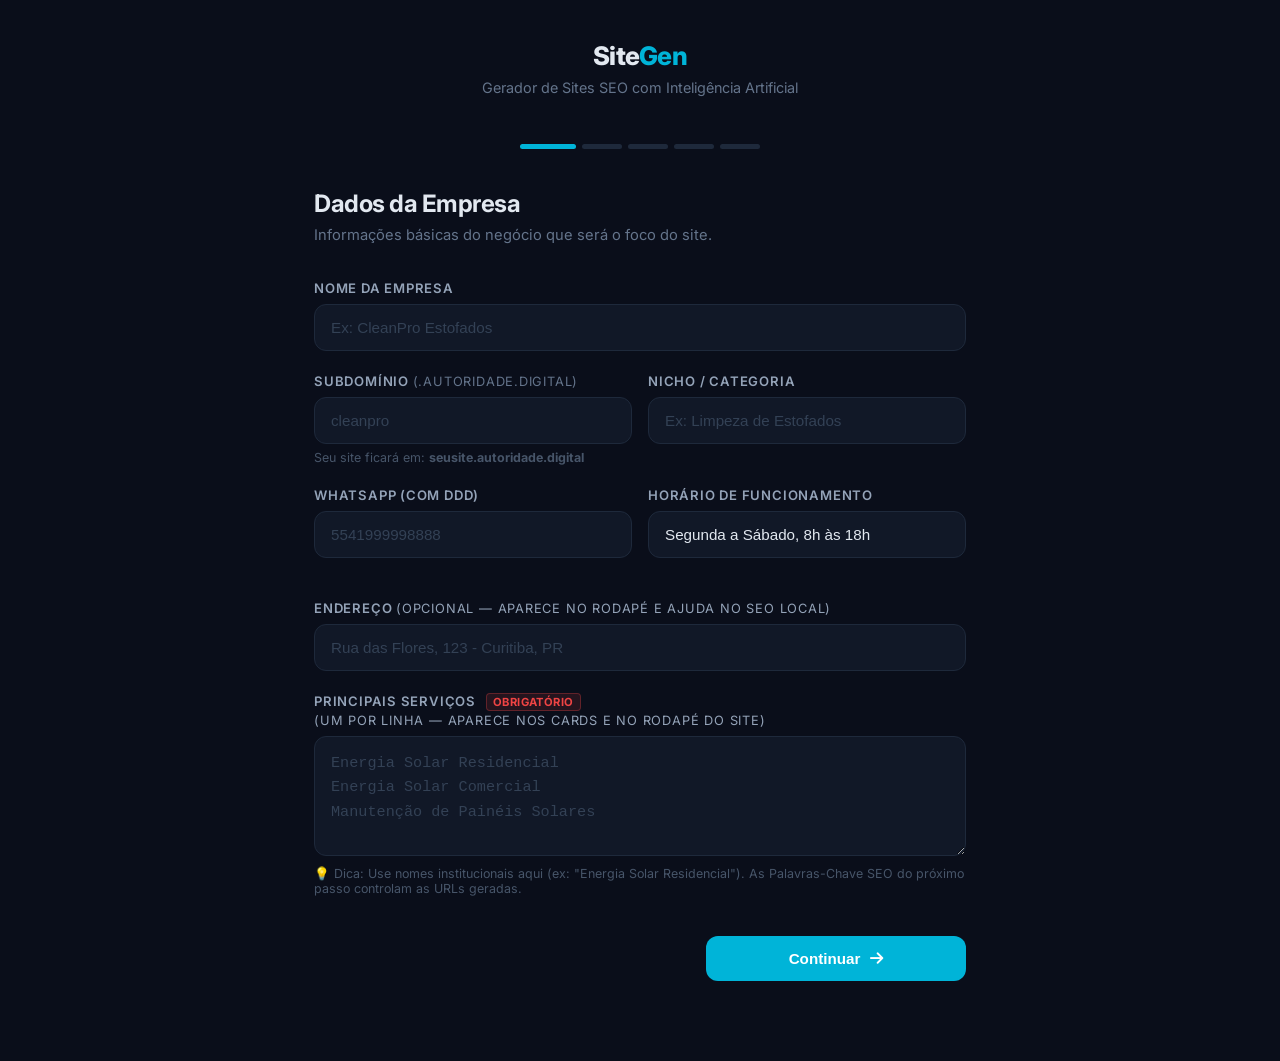
==== commit e4d3338c: "feat(cloud): migração SiteGen para arquitetura SaaS cloud-native ## Infraestrutura de Banco de Dados" ====
--- a/frontend/index.html
+++ b/frontend/index.html
@@ -633,8 +633,9 @@
             </div>
             <div class="field-row">
                 <div class="field">
-                    <label>Domínio do Site</label>
-                    <input type="text" id="dominio" placeholder="cleanpro.com.br">
+                    <label>Subdomínio <span style="font-size:0.8rem; font-weight:normal; color:#64748b">(.autoridade.digital)</span></label>
+                    <input type="text" id="subdomain" placeholder="cleanpro" pattern="[a-z0-9][a-z0-9\-]{1,61}[a-z0-9]" title="Use apenas letras minúsculas, números e hifens">
+                    <p class="field-hint">Seu site ficará em: <strong id="subdomain-preview">seusite.autoridade.digital</strong></p>
                 </div>
                 <div class="field">
                     <label>Nicho / Categoria</label>
@@ -761,7 +762,7 @@
                 <label>Cor Principal da Marca</label>
                 <div class="color-picker-wrap">
                     <input type="color" id="cor_marca" value="#00b4d8">
-                    <input type="text" class="color-preview" id="cor_marca_hex" value="#00b4d8" readonly>
+                    <input type="text" class="color-preview" id="cor_marca_hex" value="#00b4d8">
                 </div>
             </div>
 
@@ -782,21 +783,7 @@
                 <p class="field-hint">Defina a base visual do site gerado. Automático escolhe predefinindo dark/light baseado na categoria.</p>
             </div>
 
-            <div style="margin-top:32px; padding-top:24px; border-top:1px solid #1e293b;">
-                <h3 style="font-size:1.1rem; font-weight:600; margin-bottom:6px;">Captura de Leads</h3>
-                <p style="font-size:0.85rem; color:#64748b; margin-bottom:20px;">Opcional — conecte ao Cloudflare Worker para rastrear leads do WhatsApp.</p>
-
-                <div class="field">
-                    <label>URL do Cloudflare Worker</label>
-                    <input type="text" id="worker_url" placeholder="https://leads.meusite.workers.dev">
-                    <p class="field-hint">Endpoint do Worker que recebe os dados do formulário</p>
-                </div>
-                <div class="field">
-                    <label>Token do Cliente</label>
-                    <input type="text" id="client_token" placeholder="token-unico-do-cliente">
-                    <p class="field-hint">Identificador único para filtrar leads no Dashboard</p>
-                </div>
-            </div>
+            <!-- Cloud Worker Auto Injected -->
 
             <div class="btn-row">
                 <button class="btn btn-back" onclick="prevStep()"><i class="fas fa-arrow-left"></i> Voltar</button>
@@ -938,6 +925,12 @@
         });
 
         // ===== NAVIGATION =====
+        document.getElementById('subdomain').addEventListener('input', function() {
+            const val = this.value.toLowerCase().replace(/[^a-z0-9\-]/g, '');
+            this.value = val;
+            const preview = val ? `${val}.autoridade.digital` : 'seusite.autoridade.digital';
+            document.getElementById('subdomain-preview').textContent = preview;
+        });
         function showPanel(index) {
             document.querySelectorAll('.panel').forEach(p => p.classList.remove('active'));
             const panel = document.querySelector(`[data-panel="${index}"]`);
@@ -975,11 +968,11 @@
         // ===== VALIDATION =====
         function validateStep0() {
             const nome = document.getElementById('empresa_nome').value.trim();
-            const dominio = document.getElementById('dominio').value.trim();
+            const subdomain = document.getElementById('subdomain').value.trim();
             const categoria = document.getElementById('categoria').value.trim();
             const telefone = document.getElementById('telefone').value.trim();
             if (!nome) { alert('Preencha o nome da empresa'); return false; }
-            if (!dominio) { alert('Preencha o domínio do site'); return false; }
+            if (!subdomain) { alert('Preencha o subdomínio do site'); return false; }
             if (!categoria) { alert('Preencha o nicho/categoria'); return false; }
             if (!telefone) { alert('Preencha o WhatsApp'); return false; }
 
@@ -1095,8 +1088,33 @@
         });
 
         // ===== COLOR PICKER =====
-        document.getElementById('cor_marca').addEventListener('input', (e) => {
-            document.getElementById('cor_marca_hex').value = e.target.value;
+        const colorPicker = document.getElementById('cor_marca');
+        const colorHex = document.getElementById('cor_marca_hex');
+
+        colorPicker.addEventListener('input', (e) => {
+            colorHex.value = e.target.value;
+        });
+
+        colorHex.addEventListener('input', (e) => {
+            let val = e.target.value;
+            if (!val.startsWith('#')) {
+                val = '#' + val;
+            }
+            if (/^#[0-9A-Fa-f]{6}$/i.test(val)) {
+                colorPicker.value = val;
+            }
+        });
+
+        colorHex.addEventListener('blur', (e) => {
+            let val = e.target.value;
+            if (!val.startsWith('#')) {
+                val = '#' + val;
+            }
+            if (!/^#[0-9A-Fa-f]{6}$/i.test(val)) {
+                e.target.value = colorPicker.value;
+            } else {
+                e.target.value = val;
+            }
         });
 
         // ===== REVIEW =====
@@ -1108,7 +1126,7 @@
 
             document.getElementById('r_nome').textContent = document.getElementById('empresa_nome').value;
             document.getElementById('r_categoria').textContent = document.getElementById('categoria').value;
-            document.getElementById('r_dominio').textContent = document.getElementById('dominio').value || '(não definido)';
+            document.getElementById('r_dominio').textContent = document.getElementById('subdomain').value ? document.getElementById('subdomain').value + '.autoridade.digital' : '(não definido)';
             document.getElementById('r_telefone').textContent = document.getElementById('telefone').value;
             document.getElementById('r_keywords').textContent = `${keywords.length} keywords`;
             document.getElementById('r_locais').textContent = `${locais.length} cidades/bairros`;
@@ -1136,9 +1154,11 @@
             btn.disabled = true;
 
             // Coletar dados
+            const rawSub = document.getElementById('subdomain').value.trim() || 'meu-site';
             const data = {
                 empresa_nome: document.getElementById('empresa_nome').value.trim(),
-                dominio: document.getElementById('dominio').value.trim() || 'meu-site.com.br',
+                subdomain: rawSub,
+                dominio: rawSub, // manter pra compatibilidade local ws
                 categoria: document.getElementById('categoria').value.trim(),
                 telefone: document.getElementById('telefone').value.trim(),
                 horario: document.getElementById('horario').value.trim(),
@@ -1152,8 +1172,6 @@
                 locations: document.getElementById('locais').value,
                 model: 'deepseek/deepseek-v3.2',
                 max_workers: 30,
-                worker_url: document.getElementById('worker_url').value.trim(),
-                client_token: document.getElementById('client_token').value.trim()
             };
 
             // Mostrar painel de progresso
